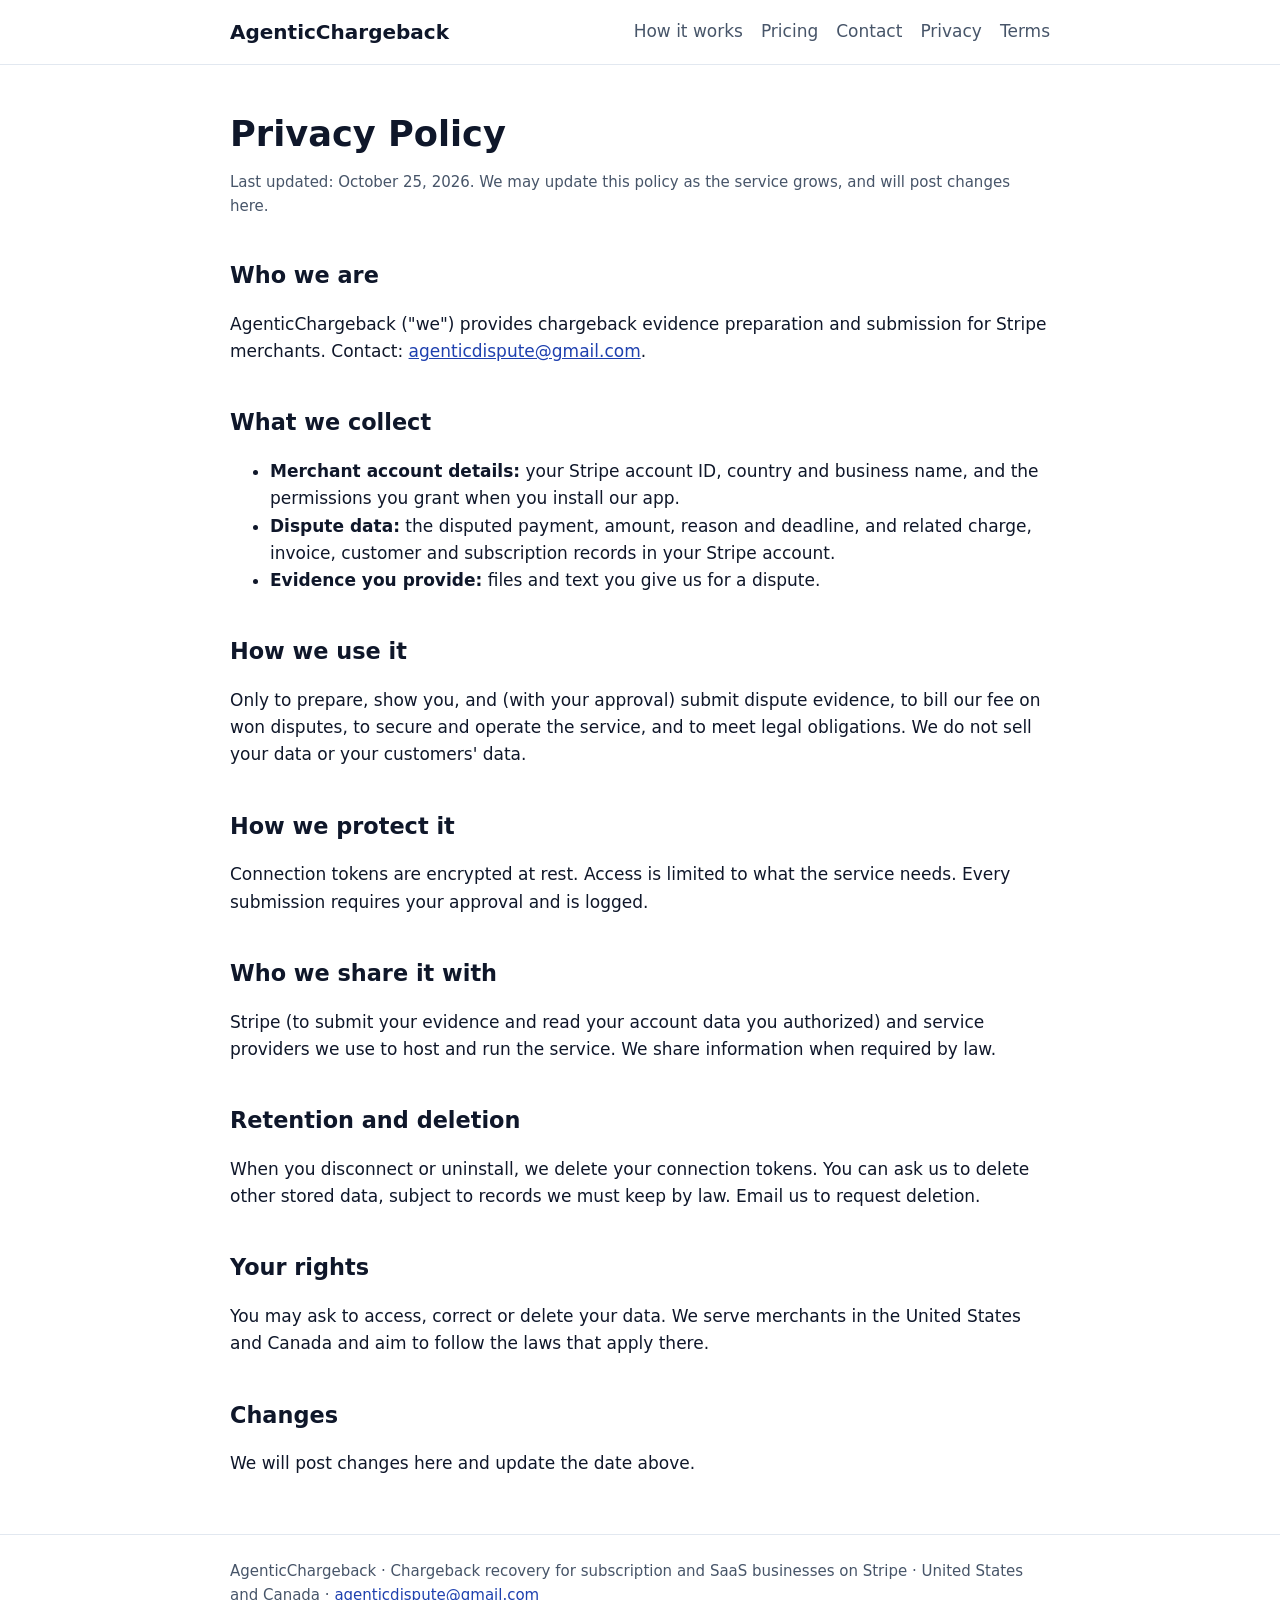
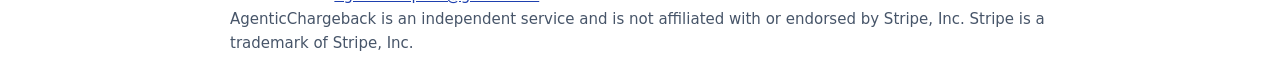
==== privacy.html @ 9131cfc8 "Add website" ====
<!doctype html><html lang="en"><head><meta charset="utf-8"><meta name="viewport" content="width=device-width,initial-scale=1"><title>Privacy Policy - AgenticChargeback</title><meta name="description" content="How AgenticChargeback collects, uses and protects data."><link rel="stylesheet" href="style.css"></head><body><header><div class="wrap"><a class="logo" href="index.html">AgenticChargeback</a><nav><a href="index.html#how">How it works</a><a href="index.html#pricing">Pricing</a><a href="index.html#contact">Contact</a><a href="privacy.html">Privacy</a><a href="terms.html">Terms</a></nav></div></header><main class="wrap"><h1>Privacy Policy</h1>
<p class="note">Last updated: October 25, 2026. We may update this policy as the service grows, and will post changes here.</p>
<h2>Who we are</h2><p>AgenticChargeback ("we") provides chargeback evidence preparation and submission for Stripe merchants. Contact: <a href="mailto:agenticdispute@gmail.com">agenticdispute@gmail.com</a>.</p>
<h2>What we collect</h2>
<ul><li><strong>Merchant account details:</strong> your Stripe account ID, country and business name, and the permissions you grant when you install our app.</li>
<li><strong>Dispute data:</strong> the disputed payment, amount, reason and deadline, and related charge, invoice, customer and subscription records in your Stripe account.</li>
<li><strong>Evidence you provide:</strong> files and text you give us for a dispute.</li></ul>
<h2>How we use it</h2><p>Only to prepare, show you, and (with your approval) submit dispute evidence, to bill our fee on won disputes, to secure and operate the service, and to meet legal obligations. We do not sell your data or your customers' data.</p>
<h2>How we protect it</h2><p>Connection tokens are encrypted at rest. Access is limited to what the service needs. Every submission requires your approval and is logged.</p>
<h2>Who we share it with</h2><p>Stripe (to submit your evidence and read your account data you authorized) and service providers we use to host and run the service. We share information when required by law.</p>
<h2>Retention and deletion</h2><p>When you disconnect or uninstall, we delete your connection tokens. You can ask us to delete other stored data, subject to records we must keep by law. Email us to request deletion.</p>
<h2>Your rights</h2><p>You may ask to access, correct or delete your data. We serve merchants in the United States and Canada and aim to follow the laws that apply there.</p>
<h2>Changes</h2><p>We will post changes here and update the date above.</p>
</main><footer><div class="wrap">AgenticChargeback &middot; Chargeback recovery for subscription and SaaS businesses on Stripe &middot; United States and Canada &middot; <a href="mailto:agenticdispute@gmail.com">agenticdispute@gmail.com</a><br>AgenticChargeback is an independent service and is not affiliated with or endorsed by Stripe, Inc. Stripe is a trademark of Stripe, Inc.</div></footer></body></html>
---- style.css ----
:root{--bg:#ffffff;--fg:#0f172a;--muted:#475569;--brand:#1e40af;--line:#e2e8f0;--soft:#f1f5f9}
@media (prefers-color-scheme:dark){:root{--bg:#0b1220;--fg:#e2e8f0;--muted:#94a3b8;--brand:#93b4ff;--line:#1e293b;--soft:#111a2e}}
*{box-sizing:border-box}
body{margin:0;background:var(--bg);color:var(--fg);font:17px/1.6 system-ui,-apple-system,Segoe UI,Roboto,sans-serif}
.wrap{max-width:860px;margin:0 auto;padding:0 20px}
header{border-bottom:1px solid var(--line)}
header .wrap{display:flex;justify-content:space-between;align-items:center;padding:16px 20px;flex-wrap:wrap;gap:8px}
.logo{font-weight:700;font-size:20px;color:var(--fg);text-decoration:none}
nav a{margin-left:18px;color:var(--muted);text-decoration:none}
nav a:hover{color:var(--brand)}
h1{font-size:2.2rem;line-height:1.2;margin:48px 0 12px}
h2{font-size:1.4rem;margin:40px 0 8px}
p,li{color:var(--fg)}
.lead{font-size:1.2rem;color:var(--muted)}
.card{background:var(--soft);border:1px solid var(--line);border-radius:12px;padding:18px 20px;margin:16px 0}
.grid{display:grid;grid-template-columns:repeat(auto-fit,minmax(170px,1fr));gap:16px}
table{border-collapse:collapse;width:100%;margin:12px 0}
td,th{border:1px solid var(--line);padding:10px;text-align:left}
a{color:var(--brand)}
footer{border-top:1px solid var(--line);margin-top:56px;padding:24px 0;color:var(--muted);font-size:15px}
.note{font-size:15px;color:var(--muted)}
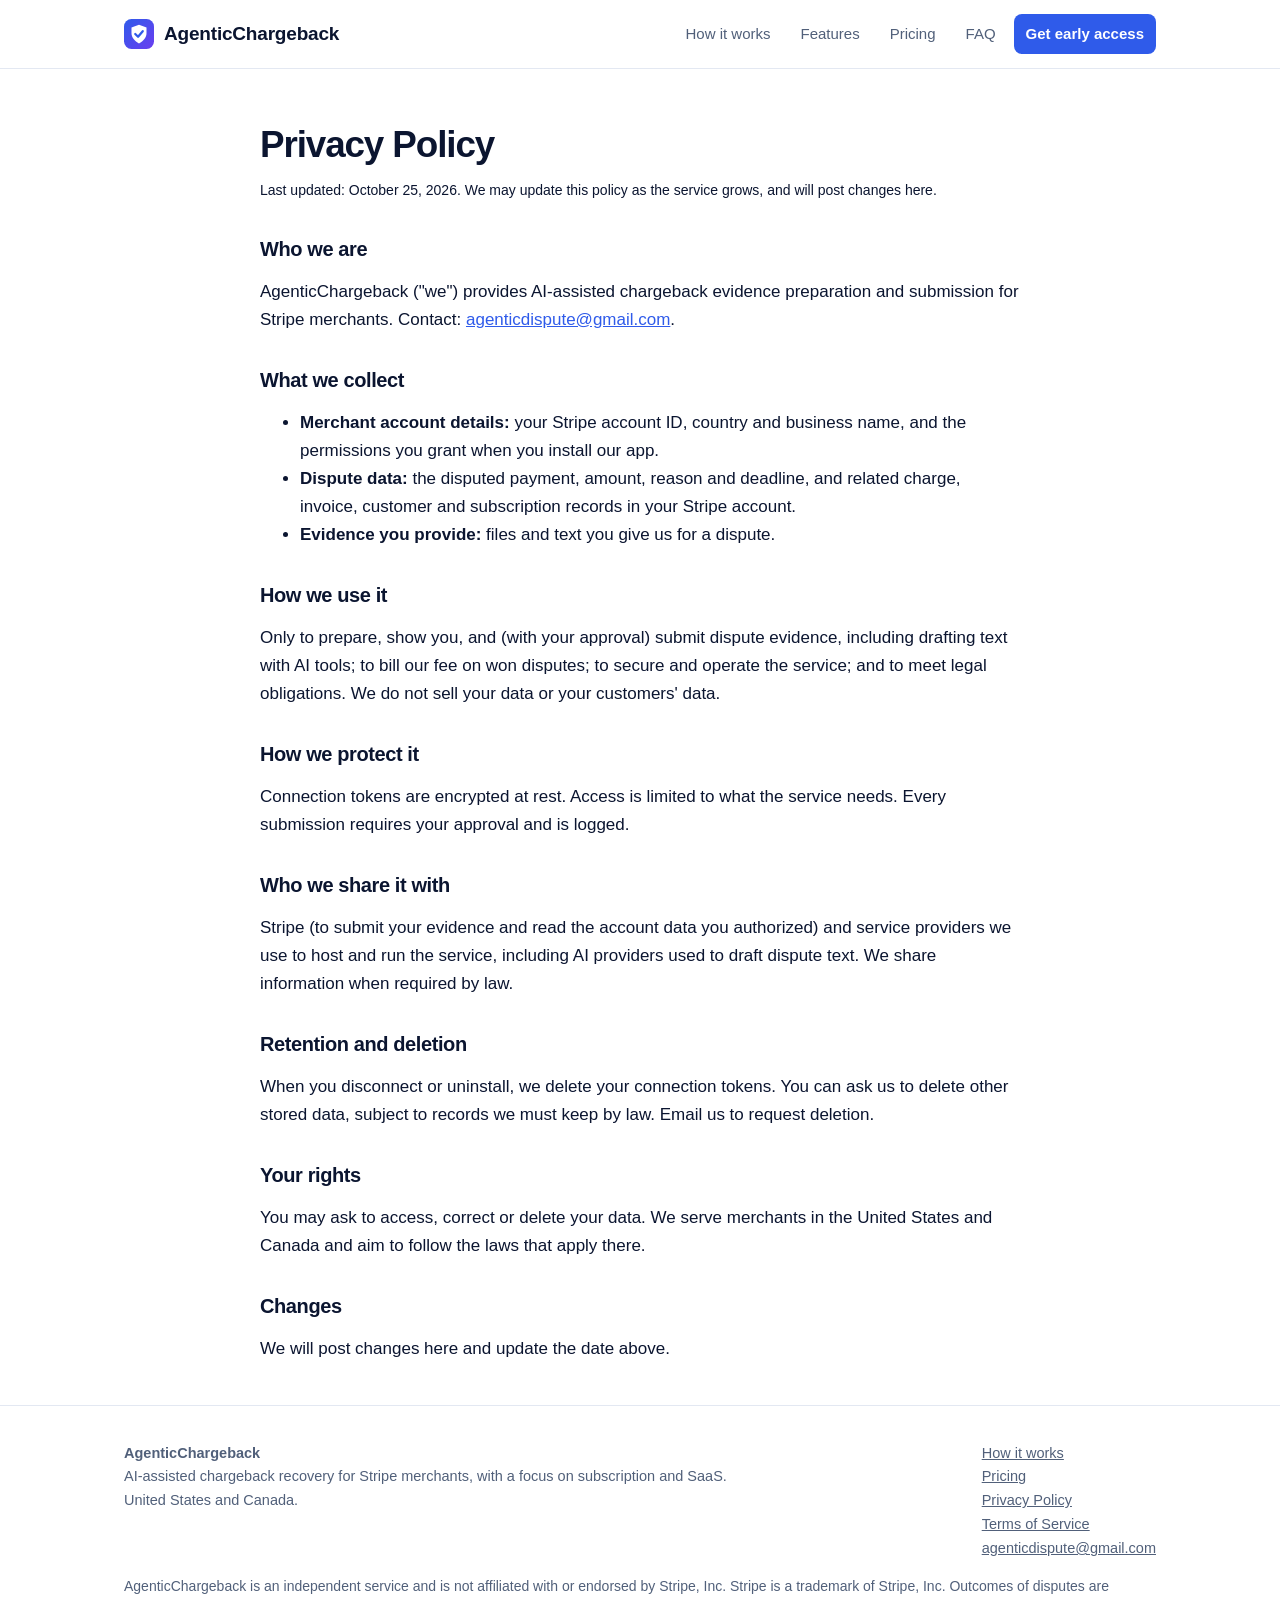
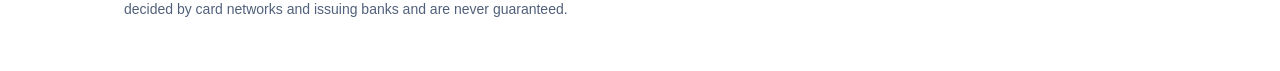
==== commit 5c047d13: "Update site" ====
--- a/privacy.html
+++ b/privacy.html
@@ -1,14 +1,13 @@
-<!doctype html><html lang="en"><head><meta charset="utf-8"><meta name="viewport" content="width=device-width,initial-scale=1"><title>Privacy Policy - AgenticChargeback</title><meta name="description" content="How AgenticChargeback collects, uses and protects data."><link rel="stylesheet" href="style.css"></head><body><header><div class="wrap"><a class="logo" href="index.html">AgenticChargeback</a><nav><a href="index.html#how">How it works</a><a href="index.html#pricing">Pricing</a><a href="index.html#contact">Contact</a><a href="privacy.html">Privacy</a><a href="terms.html">Terms</a></nav></div></header><main class="wrap"><h1>Privacy Policy</h1>
+<!doctype html><html lang="en"><head><meta charset="utf-8"><meta name="viewport" content="width=device-width,initial-scale=1"><title>Privacy Policy | AgenticChargeback</title><meta name="description" content="How AgenticChargeback collects, uses and protects data."><meta name="theme-color" content="#2f5bea"><link rel="stylesheet" href="style.css"></head><body>
+<header><div class="wrap"><a class="logo" href="index.html"><svg viewBox="0 0 32 32" aria-hidden="true"><defs><linearGradient id="g" x1="0" y1="0" x2="1" y2="1"><stop offset="0" stop-color="#2f5bea"/><stop offset="1" stop-color="#6a3df0"/></linearGradient></defs><rect width="32" height="32" rx="8" fill="url(#g)"/><path d="M16 6l8 3v6c0 5-3.4 8.6-8 11-4.6-2.4-8-6-8-11V9z" fill="#fff"/><path d="M12 16l3 3 5-6" fill="none" stroke="#2f5bea" stroke-width="2.4" stroke-linecap="round" stroke-linejoin="round"/></svg>AgenticChargeback</a><nav><a href="index.html#how">How it works</a><a href="index.html#features">Features</a><a href="index.html#pricing">Pricing</a><a href="index.html#faq">FAQ</a><a class="btn" href="index.html#contact">Get early access</a></nav></div></header>
+<main class="wrap narrow page"><h1>Privacy Policy</h1>
 <p class="note">Last updated: October 25, 2026. We may update this policy as the service grows, and will post changes here.</p>
-<h2>Who we are</h2><p>AgenticChargeback ("we") provides chargeback evidence preparation and submission for Stripe merchants. Contact: <a href="mailto:agenticdispute@gmail.com">agenticdispute@gmail.com</a>.</p>
-<h2>What we collect</h2>
-<ul><li><strong>Merchant account details:</strong> your Stripe account ID, country and business name, and the permissions you grant when you install our app.</li>
-<li><strong>Dispute data:</strong> the disputed payment, amount, reason and deadline, and related charge, invoice, customer and subscription records in your Stripe account.</li>
-<li><strong>Evidence you provide:</strong> files and text you give us for a dispute.</li></ul>
-<h2>How we use it</h2><p>Only to prepare, show you, and (with your approval) submit dispute evidence, to bill our fee on won disputes, to secure and operate the service, and to meet legal obligations. We do not sell your data or your customers' data.</p>
+<h2>Who we are</h2><p>AgenticChargeback ("we") provides AI-assisted chargeback evidence preparation and submission for Stripe merchants. Contact: <a href="mailto:agenticdispute@gmail.com">agenticdispute@gmail.com</a>.</p>
+<h2>What we collect</h2><ul><li><strong>Merchant account details:</strong> your Stripe account ID, country and business name, and the permissions you grant when you install our app.</li><li><strong>Dispute data:</strong> the disputed payment, amount, reason and deadline, and related charge, invoice, customer and subscription records in your Stripe account.</li><li><strong>Evidence you provide:</strong> files and text you give us for a dispute.</li></ul>
+<h2>How we use it</h2><p>Only to prepare, show you, and (with your approval) submit dispute evidence, including drafting text with AI tools; to bill our fee on won disputes; to secure and operate the service; and to meet legal obligations. We do not sell your data or your customers' data.</p>
 <h2>How we protect it</h2><p>Connection tokens are encrypted at rest. Access is limited to what the service needs. Every submission requires your approval and is logged.</p>
-<h2>Who we share it with</h2><p>Stripe (to submit your evidence and read your account data you authorized) and service providers we use to host and run the service. We share information when required by law.</p>
+<h2>Who we share it with</h2><p>Stripe (to submit your evidence and read the account data you authorized) and service providers we use to host and run the service, including AI providers used to draft dispute text. We share information when required by law.</p>
 <h2>Retention and deletion</h2><p>When you disconnect or uninstall, we delete your connection tokens. You can ask us to delete other stored data, subject to records we must keep by law. Email us to request deletion.</p>
 <h2>Your rights</h2><p>You may ask to access, correct or delete your data. We serve merchants in the United States and Canada and aim to follow the laws that apply there.</p>
-<h2>Changes</h2><p>We will post changes here and update the date above.</p>
-</main><footer><div class="wrap">AgenticChargeback &middot; Chargeback recovery for subscription and SaaS businesses on Stripe &middot; United States and Canada &middot; <a href="mailto:agenticdispute@gmail.com">agenticdispute@gmail.com</a><br>AgenticChargeback is an independent service and is not affiliated with or endorsed by Stripe, Inc. Stripe is a trademark of Stripe, Inc.</div></footer></body></html>+<h2>Changes</h2><p>We will post changes here and update the date above.</p></main><footer><div class="wrap"><div class="cols"><div><strong>AgenticChargeback</strong><br>AI-assisted chargeback recovery for Stripe merchants, with a focus on subscription and SaaS.<br>United States and Canada.</div><div><a href="index.html#how">How it works</a><br><a href="index.html#pricing">Pricing</a><br><a href="privacy.html">Privacy Policy</a><br><a href="terms.html">Terms of Service</a><br><a href="mailto:agenticdispute@gmail.com">agenticdispute@gmail.com</a></div></div>
+<p class="note">AgenticChargeback is an independent service and is not affiliated with or endorsed by Stripe, Inc. Stripe is a trademark of Stripe, Inc. Outcomes of disputes are decided by card networks and issuing banks and are never guaranteed.</p></div></footer></body></html>
--- a/style.css
+++ b/style.css
@@ -1,21 +1,75 @@
-:root{--bg:#ffffff;--fg:#0f172a;--muted:#475569;--brand:#1e40af;--line:#e2e8f0;--soft:#f1f5f9}
-@media (prefers-color-scheme:dark){:root{--bg:#0b1220;--fg:#e2e8f0;--muted:#94a3b8;--brand:#93b4ff;--line:#1e293b;--soft:#111a2e}}
-*{box-sizing:border-box}
-body{margin:0;background:var(--bg);color:var(--fg);font:17px/1.6 system-ui,-apple-system,Segoe UI,Roboto,sans-serif}
-.wrap{max-width:860px;margin:0 auto;padding:0 20px}
-header{border-bottom:1px solid var(--line)}
-header .wrap{display:flex;justify-content:space-between;align-items:center;padding:16px 20px;flex-wrap:wrap;gap:8px}
-.logo{font-weight:700;font-size:20px;color:var(--fg);text-decoration:none}
-nav a{margin-left:18px;color:var(--muted);text-decoration:none}
-nav a:hover{color:var(--brand)}
-h1{font-size:2.2rem;line-height:1.2;margin:48px 0 12px}
-h2{font-size:1.4rem;margin:40px 0 8px}
-p,li{color:var(--fg)}
-.lead{font-size:1.2rem;color:var(--muted)}
-.card{background:var(--soft);border:1px solid var(--line);border-radius:12px;padding:18px 20px;margin:16px 0}
-.grid{display:grid;grid-template-columns:repeat(auto-fit,minmax(170px,1fr));gap:16px}
-table{border-collapse:collapse;width:100%;margin:12px 0}
-td,th{border:1px solid var(--line);padding:10px;text-align:left}
+:root{
+  --bg:#ffffff;--bg2:#f6f8fc;--fg:#0b1530;--muted:#51607a;--line:#e3e8f2;
+  --brand:#2f5bea;--brand2:#6a3df0;--brand-ink:#ffffff;--ok:#0f9d6b;
+  --card:#ffffff;--shadow:0 1px 2px rgba(11,21,48,.06),0 8px 24px rgba(11,21,48,.06);
+  --hero:radial-gradient(1200px 500px at 80% -10%,rgba(106,61,240,.16),transparent 60%),radial-gradient(900px 480px at 0% 0%,rgba(47,91,234,.14),transparent 60%);
+}
+@media (prefers-color-scheme:dark){:root{
+  --bg:#070d1f;--bg2:#0c1530;--fg:#e8edf9;--muted:#9aa8c7;--line:#1b2747;
+  --brand:#7c9bff;--brand2:#a58bff;--brand-ink:#07102a;--ok:#3ddc9f;--card:#0e1836;--shadow:0 1px 2px rgba(0,0,0,.4),0 10px 30px rgba(0,0,0,.35);
+  --hero:radial-gradient(1200px 500px at 80% -10%,rgba(124,155,255,.18),transparent 60%),radial-gradient(900px 480px at 0% 0%,rgba(165,139,255,.14),transparent 60%);}}
+*{box-sizing:border-box}html{scroll-behavior:smooth}
+body{margin:0;background:var(--bg);color:var(--fg);font:17px/1.65 -apple-system,BlinkMacSystemFont,"Segoe UI",Inter,Roboto,Helvetica,Arial,sans-serif;-webkit-font-smoothing:antialiased}
 a{color:var(--brand)}
-footer{border-top:1px solid var(--line);margin-top:56px;padding:24px 0;color:var(--muted);font-size:15px}
-.note{font-size:15px;color:var(--muted)}
+.wrap{max-width:1080px;margin:0 auto;padding:0 24px}
+.narrow{max-width:760px}
+header{position:sticky;top:0;z-index:10;background:color-mix(in srgb,var(--bg) 88%,transparent);backdrop-filter:saturate(180%) blur(12px);border-bottom:1px solid var(--line)}
+header .wrap{display:flex;align-items:center;justify-content:space-between;height:68px;gap:12px}
+.logo{display:flex;align-items:center;gap:10px;font-weight:700;font-size:19px;color:var(--fg);text-decoration:none;letter-spacing:-.01em}
+.logo svg{width:30px;height:30px}
+nav{display:flex;align-items:center;gap:6px;flex-wrap:wrap}
+nav a{color:var(--muted);text-decoration:none;padding:8px 12px;border-radius:8px;font-size:15px}
+nav a:hover{color:var(--fg);background:var(--bg2)}
+nav a.btn{background:var(--brand);color:var(--brand-ink);font-weight:600}
+nav a.btn:hover{filter:brightness(1.08);background:var(--brand)}
+.hero{background:var(--hero);padding:84px 0 64px;border-bottom:1px solid var(--line)}
+.eyebrow{display:inline-flex;align-items:center;gap:8px;font-size:14px;font-weight:600;color:var(--brand);background:color-mix(in srgb,var(--brand) 12%,transparent);padding:6px 12px;border-radius:999px}
+h1{font-size:clamp(2.1rem,5vw,3.5rem);line-height:1.1;letter-spacing:-.03em;margin:20px 0 18px;max-width:18ch}
+h1 .grad{background:linear-gradient(90deg,var(--brand),var(--brand2));-webkit-background-clip:text;background-clip:text;color:transparent}
+.sub{font-size:1.2rem;color:var(--muted);max-width:60ch;margin:0 0 28px}
+.cta{display:flex;gap:12px;flex-wrap:wrap}
+.btn-lg{display:inline-block;padding:13px 22px;border-radius:10px;font-weight:600;text-decoration:none;font-size:16px}
+.btn-p{background:linear-gradient(90deg,var(--brand),var(--brand2));color:#fff}
+.btn-s{border:1px solid var(--line);color:var(--fg);background:var(--card)}
+.btn-lg:hover{filter:brightness(1.06)}
+.trust{display:flex;gap:22px;flex-wrap:wrap;margin-top:30px;color:var(--muted);font-size:14.5px}
+.trust span::before{content:"✓ ";color:var(--ok);font-weight:700}
+section{padding:72px 0}
+section.alt{background:var(--bg2);border-top:1px solid var(--line);border-bottom:1px solid var(--line)}
+h2{font-size:clamp(1.6rem,3vw,2.2rem);letter-spacing:-.02em;line-height:1.2;margin:0 0 12px}
+.lead{color:var(--muted);font-size:1.1rem;max-width:62ch;margin:0 0 36px}
+.grid{display:grid;gap:18px;grid-template-columns:repeat(auto-fit,minmax(230px,1fr))}
+.card{background:var(--card);border:1px solid var(--line);border-radius:16px;padding:24px;box-shadow:var(--shadow)}
+.card h3{margin:14px 0 6px;font-size:1.1rem;letter-spacing:-.01em}
+.card p{margin:0;color:var(--muted);font-size:15.5px}
+.ic{width:42px;height:42px;border-radius:11px;background:linear-gradient(135deg,var(--brand),var(--brand2));display:flex;align-items:center;justify-content:center;color:#fff;font-weight:700}
+.ic svg{width:22px;height:22px}
+.steps{counter-reset:s}
+.steps .card{position:relative}
+.steps .card::before{counter-increment:s;content:counter(s);position:absolute;top:-14px;left:20px;width:30px;height:30px;border-radius:50%;background:var(--fg);color:var(--bg);display:flex;align-items:center;justify-content:center;font-weight:700;font-size:14px}
+.price{display:grid;gap:24px;grid-template-columns:1.1fr 1fr;align-items:start}
+@media(max-width:800px){.price{grid-template-columns:1fr}}
+.big{font-size:3.4rem;font-weight:800;letter-spacing:-.04em;line-height:1}
+.big small{font-size:1rem;font-weight:500;color:var(--muted);letter-spacing:0}
+ul.ticks{list-style:none;padding:0;margin:18px 0 0}
+ul.ticks li{padding:6px 0 6px 28px;position:relative;color:var(--fg)}
+ul.ticks li::before{content:"✓";position:absolute;left:0;color:var(--ok);font-weight:700}
+table{border-collapse:collapse;width:100%}
+th,td{text-align:left;padding:12px 14px;border-bottom:1px solid var(--line)}
+th{font-size:13px;text-transform:uppercase;letter-spacing:.05em;color:var(--muted)}
+td:last-child,th:last-child{text-align:right}
+.note{font-size:14px;color:var(--muted);margin-top:14px}
+details{border:1px solid var(--line);border-radius:12px;background:var(--card);padding:16px 20px;margin:10px 0}
+summary{cursor:pointer;font-weight:600}
+details p{color:var(--muted);margin:10px 0 0}
+.band{background:linear-gradient(120deg,var(--brand),var(--brand2));color:#fff;border-radius:22px;padding:48px 32px;text-align:center}
+.band h2{color:#fff}.band p{color:rgba(255,255,255,.88);margin:0 auto 22px;max-width:56ch}
+.band a{background:#fff;color:#1b2a6b}
+footer{border-top:1px solid var(--line);padding:36px 0;color:var(--muted);font-size:14.5px}
+footer .cols{display:flex;justify-content:space-between;gap:24px;flex-wrap:wrap}
+footer a{color:var(--muted)}
+.page{padding:56px 0 24px}
+.page h1{font-size:2.3rem;max-width:none;margin:0 0 6px}
+.page h2{font-size:1.25rem;margin:34px 0 6px}
+.page p,.page li{color:var(--fg)}
+.g3{grid-template-columns:repeat(auto-fit,minmax(300px,1fr))}
